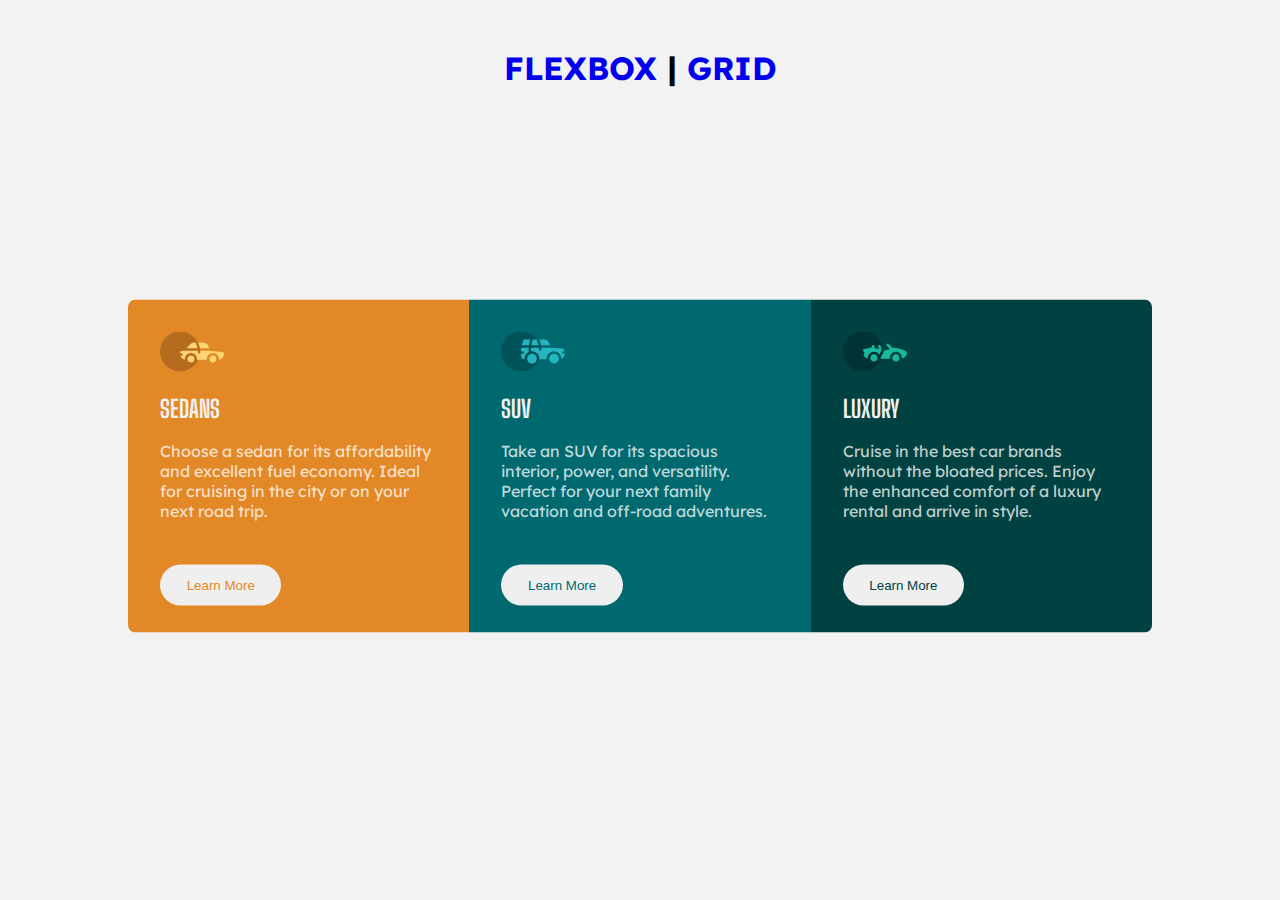
==== index.html @ e4999b9f "Zuri Flexbox and Grid Task" ====
<!DOCTYPE html>
<html lang="en">
<head>
    <meta charset="UTF-8">
    <meta http-equiv="X-UA-Compatible" content="IE=edge">
    <meta name="viewport" content="width=device-width, initial-scale=1.0">
    <title>Flexbox Design</title>
    <link rel="stylesheet" href="style.css">
    <link rel="preconnect" href="https://fonts.googleapis.com">
    <link rel="preconnect" href="https://fonts.gstatic.com" crossorigin>
    <link href="https://fonts.googleapis.com/css2?family=Big+Shoulders+Display:wght@700&family=Lexend+Deca:wght@400;700;800&display=swap" rel="stylesheet">
</head>
<body>
    <header>
        <h1><a href="index.html">FLEXBOX</a> | <a href="grid.html">GRID</a></h1>
    </header>
    <main>
        <div class="card-cont">
        <div class="sedan single-cont">
            <img src="/icons/icon-sedans.svg" alt="sedan icon"/>
            <h2>SEDANS</h2>
            <p>
                Choose a sedan for its affordability and excellent fuel economy. 
                Ideal for cruising in the city or on your next road trip. 
            </p>
            <div class="btn-cont">
            <button class="btn">Learn More</button>
            </div>
        </div>
        <div class="suv single-cont">
            <img src="/icons/icon-suvs.svg" alt="suv icon"/>
            <h2>SUV</h2>
            <p>
                Take an SUV for its spacious interior, power, and versatility.
                Perfect for your next family vacation and off-road adventures.
            </p>
            <button class="btn">Learn More</button>
        </div>
        <div class="luxury single-cont">
            <img src="/icons/icon-luxury.svg" alt="luxury car icon"/>
            <h2>LUXURY</h2>
            <p>
                Cruise in the best car brands without the bloated prices. 
                Enjoy the enhanced comfort of a luxury rental and arrive in style.
            </p>
            <button class="btn">Learn More</button>
        </div>
        </div>
    </main>
</body>
</html>
---- style.css ----
:root {
    --orange: hsl(31, 77%, 52%);
    --cyan: hsl(184, 100%, 22%);
    --dark-cyan: hsl(179, 100%, 13%);
    --gray: hsl(0, 0%, 95%);
}* {
    margin: 0;
    padding: 0;
    box-sizing: border-box;
}
body {
    background: var(--gray);
    font-family: 'Lexend Deca', Verdana, Geneva, Tahoma, sans-serif;
}
header {
    margin-top: 3em;
    text-align: center;
}
header h1 a{
    text-decoration: none;
}
header a:hover {
    color: rgb(6, 158, 228);
}
.card-cont {
    width: 80%;
    margin: 1em auto;
    display: flex;
    position: absolute;
    top: 50%;
    left: 50%;
    transform: translate(-50%, -50%);
    border-radius: 7.5px;
    overflow: hidden;
}
.single-cont {
    padding: 2em;
}
.sedan {
    background-color: var(--orange);
    width: 100%;
}
.suv {
    background-color: var(--cyan);
    width: 100%;
}
.luxury {
    background-color:var(--dark-cyan);
    width: 100%;
}
.single-cont h2 {
    color: var(--gray);
    padding-top: .75em;
    padding-bottom: .75em;
    font-family: 'Big Shoulders Display';
    font-weight: 700;
}
.single-cont p {
    color: hsla(0, 0%, 100%, 0.75);
    font-weight: 400;
    padding-bottom: 5em;
}
.btn { 
    border: none;
    padding: 1em 2em;
    position: absolute;
    bottom: 0;
    margin-bottom: 2em;
    border-radius: 2em;
}
.btn:hover{
    border: 1px solid var(--gray);
}
.sedan .btn {
    color: var(--orange);
}
.sedan .btn:hover {
    color: var(--gray);
    background-color: var(--orange);
}
.suv .btn {
    color: var(--cyan);
}
.suv .btn:hover {
    color: var(--gray);
    background-color: var(--cyan);
}
.luxury .btn {
    color: var(--dark-cyan);
}
.luxury .btn:hover {
    color: var(--gray);
    background-color: var(--dark-cyan);
}
@media screen and (max-width: 600px) {
    header {
        margin-top: 1em;
    }
    .card-cont {
        margin: 6em auto;
        max-width: 60%;
        height: 100%;
        flex-direction: column;
        overflow: visible;
    }
    .btn {
        position: relative;
        margin-bottom: 1em;
    }
}
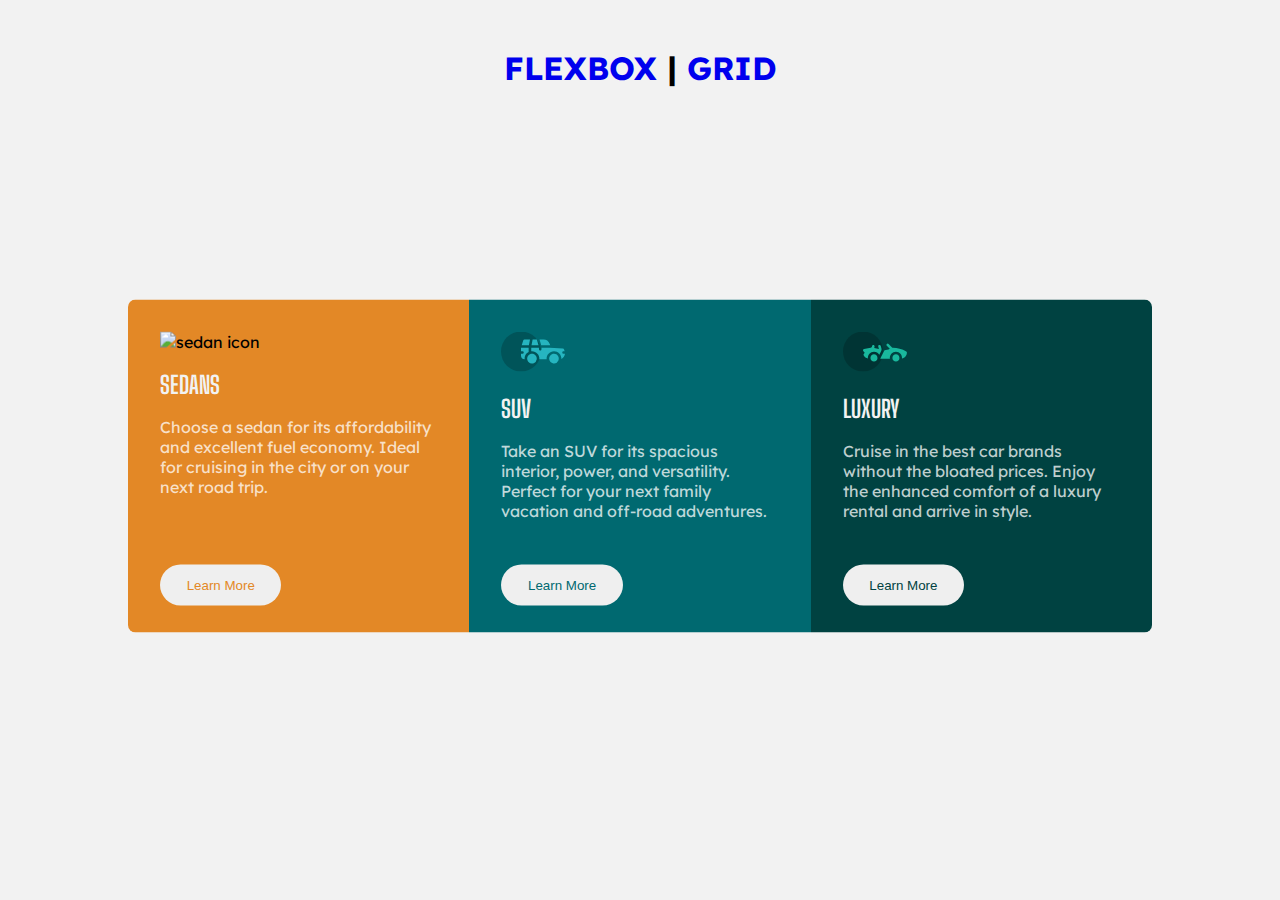
==== commit 6328cd74: "svg src changed" ====
--- a/index.html
+++ b/index.html
@@ -17,7 +17,7 @@
     <main>
         <div class="card-cont">
         <div class="sedan single-cont">
-            <img src="/icons/icon-sedans.svg" alt="sedan icon"/>
+            <img src="https://github.com/Temi-1/FlexGrid/blob/master/icons/icon-sedans.svg" alt="sedan icon"/>
             <h2>SEDANS</h2>
             <p>
                 Choose a sedan for its affordability and excellent fuel economy. 
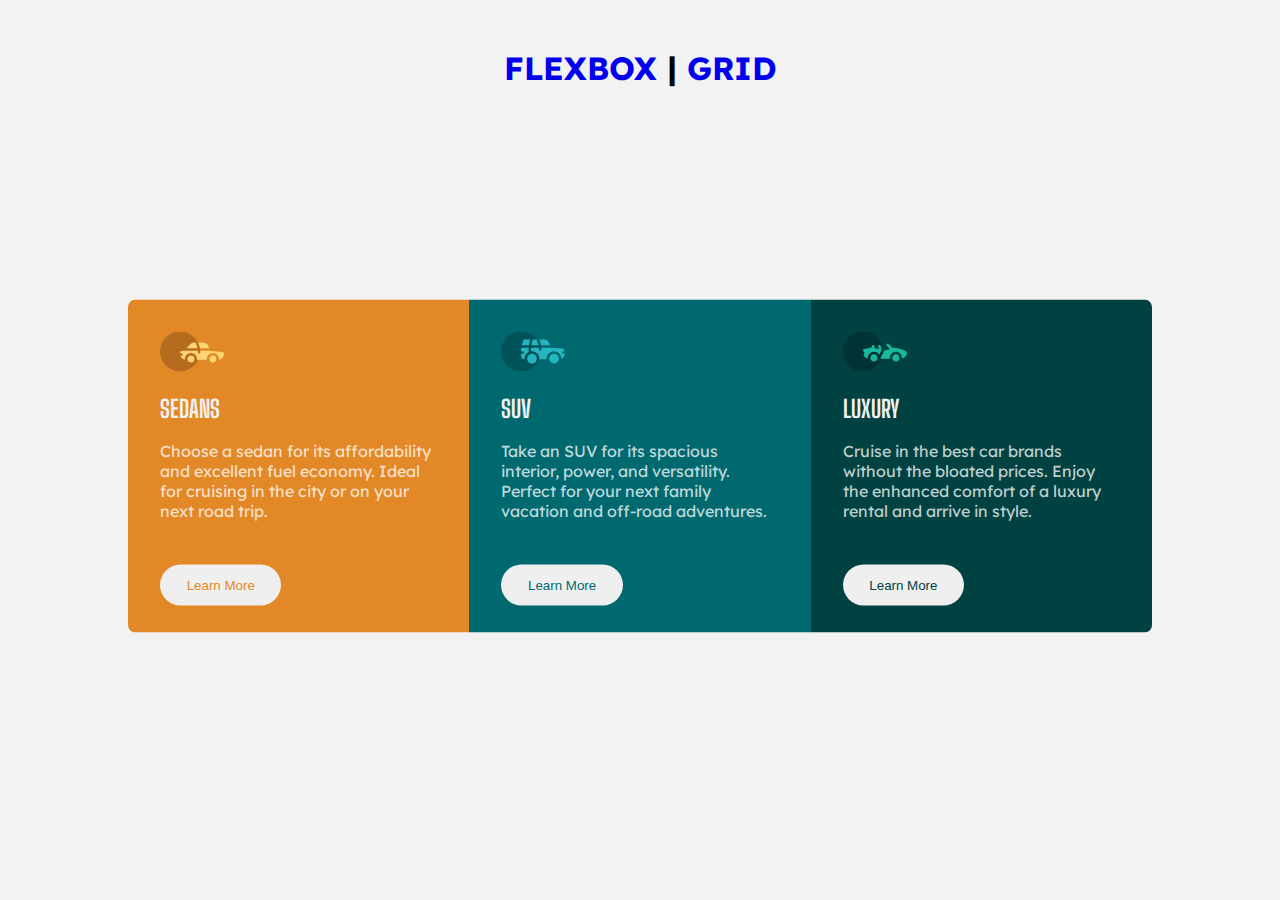
==== commit 7ee66e65: "svg src changed" ====
--- a/index.html
+++ b/index.html
@@ -17,7 +17,7 @@
     <main>
         <div class="card-cont">
         <div class="sedan single-cont">
-            <img src="https://github.com/Temi-1/FlexGrid/blob/master/icons/icon-sedans.svg" alt="sedan icon"/>
+            <img src="./icons/icon-sedans.svg" alt="sedan icon"/>
             <h2>SEDANS</h2>
             <p>
                 Choose a sedan for its affordability and excellent fuel economy. 
@@ -28,7 +28,7 @@
             </div>
         </div>
         <div class="suv single-cont">
-            <img src="/icons/icon-suvs.svg" alt="suv icon"/>
+            <img src="./icons/icon-suvs.svg" alt="suv icon"/>
             <h2>SUV</h2>
             <p>
                 Take an SUV for its spacious interior, power, and versatility.
@@ -37,7 +37,7 @@
             <button class="btn">Learn More</button>
         </div>
         <div class="luxury single-cont">
-            <img src="/icons/icon-luxury.svg" alt="luxury car icon"/>
+            <img src="./icons/icon-luxury.svg" alt="luxury car icon"/>
             <h2>LUXURY</h2>
             <p>
                 Cruise in the best car brands without the bloated prices. 
